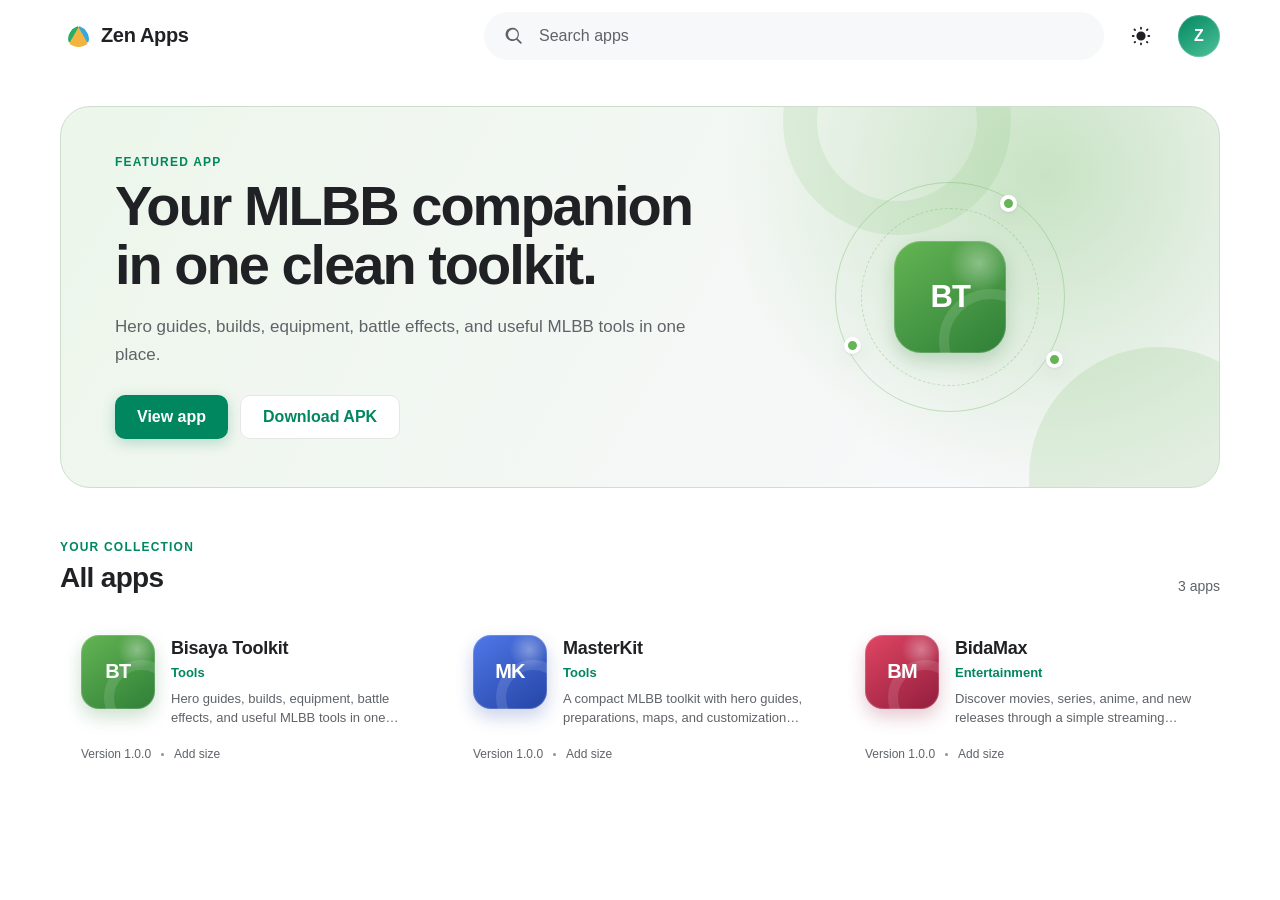
==== index.html @ e4b4f962 "Add files via upload" ====
<!doctype html>
<html lang="en">
<head>
  <meta charset="utf-8">
  <meta name="viewport" content="width=device-width, initial-scale=1, viewport-fit=cover">
  <meta name="theme-color" content="#ffffff">
  <meta name="description" content="Download the latest Android apps from Zen Apps.">
  <title>Zen Apps</title>
  <link rel="stylesheet" href="styles.css">
</head>
<body>
  <a class="skip-link" href="#main-content">Skip to content</a>

  <header class="topbar" id="topbar">
    <div class="topbar-inner">
      <a class="brand" href="#/" aria-label="Zen Apps home">
        <span class="brand-mark" aria-hidden="true">
          <span></span><span></span><span></span>
        </span>
        <span class="brand-name" data-store-name>Zen Apps</span>
      </a>

      <label class="search" id="search-shell">
        <svg aria-hidden="true" viewBox="0 0 24 24">
          <path d="m20.2 18.9-4.3-4.3a7.3 7.3 0 1 0-1.4 1.4l4.3 4.3a1 1 0 0 0 1.4-1.4ZM5.5 10.3a5.3 5.3 0 1 1 10.6 0 5.3 5.3 0 0 1-10.6 0Z"/>
        </svg>
        <input id="app-search" type="search" autocomplete="off" placeholder="Search apps" aria-label="Search apps">
      </label>

      <button class="icon-button theme-button" id="theme-button" type="button" aria-label="Switch to dark theme" title="Change theme">
        <svg class="theme-sun" aria-hidden="true" viewBox="0 0 24 24">
          <path d="M12 7a5 5 0 1 0 0 10 5 5 0 0 0 0-10Zm0-5a1 1 0 0 1 1 1v1a1 1 0 1 1-2 0V3a1 1 0 0 1 1-1Zm0 17a1 1 0 0 1 1 1v1a1 1 0 1 1-2 0v-1a1 1 0 0 1 1-1ZM2 12a1 1 0 0 1 1-1h1a1 1 0 1 1 0 2H3a1 1 0 0 1-1-1Zm17 0a1 1 0 0 1 1-1h1a1 1 0 1 1 0 2h-1a1 1 0 0 1-1-1ZM4.2 4.2a1 1 0 0 1 1.4 0l.7.7a1 1 0 0 1-1.4 1.4l-.7-.7a1 1 0 0 1 0-1.4Zm13.5 13.5a1 1 0 0 1 1.4 0l.7.7a1 1 0 0 1-1.4 1.4l-.7-.7a1 1 0 0 1 0-1.4Zm2.1-13.5a1 1 0 0 1 0 1.4l-.7.7a1 1 0 0 1-1.4-1.4l.7-.7a1 1 0 0 1 1.4 0ZM6.3 17.7a1 1 0 0 1 0 1.4l-.7.7a1 1 0 0 1-1.4-1.4l.7-.7a1 1 0 0 1 1.4 0Z"/>
        </svg>
        <svg class="theme-moon" aria-hidden="true" viewBox="0 0 24 24">
          <path d="M20.7 15.1A8.5 8.5 0 0 1 8.9 3.3 9 9 0 1 0 20.7 15Z"/>
        </svg>
      </button>

      <button class="profile-button" type="button" aria-label="Store profile" title="Store profile">Z</button>
    </div>
  </header>

  <main id="main-content" tabindex="-1">
    <section class="page home-page" id="home-page" aria-labelledby="home-heading">
      <div class="content-width">
        <div class="hero" id="featured-app"></div>

        <div class="section-heading app-list-heading">
          <div>
            <p class="eyebrow">Your collection</p>
            <h1 id="home-heading">All apps</h1>
          </div>
          <span class="app-count" id="app-count" aria-live="polite"></span>
        </div>

        <div class="app-grid" id="app-grid"></div>

        <div class="empty-state" id="empty-state" hidden>
          <span class="empty-icon" aria-hidden="true">⌕</span>
          <h2>No apps found</h2>
          <p>Try a different app name or category.</p>
          <button class="text-button" id="clear-search" type="button">Clear search</button>
        </div>
      </div>
    </section>

    <section class="page detail-page" id="detail-page" aria-labelledby="detail-title" hidden>
      <div class="content-width detail-width">
        <nav class="detail-nav" aria-label="App details navigation">
          <button class="back-button" id="back-button" type="button">
            <svg aria-hidden="true" viewBox="0 0 24 24"><path d="M20 11H7.8l5.6-5.6L12 4l-8 8 8 8 1.4-1.4L7.8 13H20v-2Z"/></svg>
            <span>All apps</span>
          </button>
          <button class="icon-button" id="share-button" type="button" aria-label="Share this app" title="Share this app">
            <svg aria-hidden="true" viewBox="0 0 24 24"><path d="M18 16.1c-.8 0-1.5.3-2 .8l-7.1-4.1a3 3 0 0 0 0-1.6L16 7.1a3 3 0 1 0-1-1.8L7.9 9.4A3 3 0 1 0 8 14.6l7 4.1a3 3 0 1 0 3-2.6Z"/></svg>
          </button>
        </nav>

        <div id="detail-content"></div>
      </div>

      <div class="mobile-download-bar" id="mobile-download-bar" hidden>
        <div>
          <span id="mobile-app-name">App</span>
          <small id="mobile-version">Latest version</small>
        </div>
        <button class="primary-button compact" id="mobile-download-button" type="button">Download</button>
      </div>
    </section>

    <section class="page about-page" id="about-page" aria-labelledby="about-heading" hidden>
      <div class="content-width narrow-width">
        <button class="back-button about-back" type="button" data-home-link>
          <svg aria-hidden="true" viewBox="0 0 24 24"><path d="M20 11H7.8l5.6-5.6L12 4l-8 8 8 8 1.4-1.4L7.8 13H20v-2Z"/></svg>
          <span>Home</span>
        </button>
        <p class="eyebrow">About this store</p>
        <h1 id="about-heading" data-store-name>Zen Apps</h1>
        <p class="large-copy">A simple, direct place to discover and download our Android apps. Every download button points to the app file chosen by the developer.</p>
        <div class="info-panel">
          <h2>Before installing an APK</h2>
          <p>Android may ask you to allow installation from your browser. Only continue when you recognize and trust the app source.</p>
        </div>
      </div>
    </section>
  </main>

  <nav class="bottom-nav" aria-label="Main navigation">
    <a class="bottom-nav-item is-active" href="#/" data-nav="home">
      <svg aria-hidden="true" viewBox="0 0 24 24"><path d="m12 3-9 8h2v9h5v-6h4v6h5v-9h2l-9-8Z"/></svg>
      <span>Home</span>
    </a>
    <a class="bottom-nav-item" href="#/apps" data-nav="apps">
      <svg aria-hidden="true" viewBox="0 0 24 24"><path d="M4 4h7v7H4V4Zm9 0h7v7h-7V4ZM4 13h7v7H4v-7Zm9 0h7v7h-7v-7Z"/></svg>
      <span>Apps</span>
    </a>
    <a class="bottom-nav-item" href="#/about" data-nav="about">
      <svg aria-hidden="true" viewBox="0 0 24 24"><path d="M11 10h2v7h-2v-7Zm0-3h2v2h-2V7Zm1-5a10 10 0 1 0 0 20 10 10 0 0 0 0-20Zm0 18a8 8 0 1 1 0-16 8 8 0 0 1 0 16Z"/></svg>
      <span>About</span>
    </a>
  </nav>

  <dialog class="screenshot-dialog" id="screenshot-dialog">
    <button class="dialog-close" id="dialog-close" type="button" aria-label="Close screenshot">×</button>
    <div id="dialog-media"></div>
    <div class="dialog-caption" id="dialog-caption"></div>
  </dialog>

  <div class="toast" id="toast" role="status" aria-live="polite"></div>

  <script src="apps.js"></script>
  <script src="script.js"></script>
</body>
</html>
---- styles.css ----
:root {
  color-scheme: light;
  --bg: #ffffff;
  --surface: #ffffff;
  --surface-soft: #f7f8f9;
  --surface-strong: #edf1f0;
  --text: #202124;
  --muted: #5f6368;
  --line: #e4e7e6;
  --green: #01875f;
  --green-hover: #056f52;
  --green-soft: #e7f5ef;
  --shadow: 0 1px 2px rgba(32, 33, 36, .08), 0 6px 22px rgba(32, 33, 36, .07);
  --radius-sm: 14px;
  --radius: 22px;
  --radius-lg: 30px;
  --topbar-height: 72px;
  --bottom-nav-height: 68px;
  --content: 1160px;
  font-family: Roboto, "Noto Sans", Arial, sans-serif;
}

:root[data-theme="dark"] {
  color-scheme: dark;
  --bg: #111315;
  --surface: #191c1f;
  --surface-soft: #202427;
  --surface-strong: #292e31;
  --text: #edf1ef;
  --muted: #aeb7b3;
  --line: #303538;
  --green: #69d3ad;
  --green-hover: #88e5c1;
  --green-soft: #173f32;
  --shadow: 0 1px 2px rgba(0, 0, 0, .24), 0 8px 28px rgba(0, 0, 0, .22);
}

* {
  box-sizing: border-box;
}

html {
  scroll-behavior: smooth;
}

body {
  margin: 0;
  min-width: 320px;
  min-height: 100vh;
  background: var(--bg);
  color: var(--text);
  -webkit-font-smoothing: antialiased;
}

button,
input {
  font: inherit;
}

button,
a {
  -webkit-tap-highlight-color: transparent;
}

button {
  color: inherit;
}

a {
  color: inherit;
  text-decoration: none;
}

img {
  display: block;
  max-width: 100%;
}

[hidden] {
  display: none !important;
}

.skip-link {
  position: fixed;
  top: 8px;
  left: 8px;
  z-index: 1000;
  padding: 10px 14px;
  border-radius: 10px;
  background: var(--text);
  color: var(--bg);
  transform: translateY(-160%);
}

.skip-link:focus {
  transform: translateY(0);
}

.topbar {
  position: sticky;
  top: 0;
  z-index: 100;
  height: var(--topbar-height);
  border-bottom: 1px solid transparent;
  background: color-mix(in srgb, var(--bg) 92%, transparent);
  backdrop-filter: blur(18px);
  -webkit-backdrop-filter: blur(18px);
  transition: border-color .2s ease, box-shadow .2s ease;
}

.topbar.is-scrolled {
  border-color: var(--line);
  box-shadow: 0 2px 12px rgba(32, 33, 36, .05);
}

.topbar-inner {
  width: min(100% - 40px, var(--content));
  height: 100%;
  margin: 0 auto;
  display: flex;
  align-items: center;
  gap: 16px;
}

.brand {
  display: inline-flex;
  align-items: center;
  flex: 0 0 auto;
  gap: 10px;
  min-width: 158px;
  font-size: 20px;
  font-weight: 700;
  letter-spacing: -.35px;
}

.brand-mark {
  position: relative;
  width: 31px;
  height: 31px;
  display: inline-block;
  transform: rotate(30deg);
}

.brand-mark span {
  position: absolute;
  inset: 4px 2px 4px 9px;
  border-radius: 50% 8px 8px 50%;
  background: #27ae60;
  clip-path: polygon(0 0, 100% 50%, 0 100%);
}

.brand-mark span:nth-child(2) {
  background: #35a8e0;
  transform: rotate(120deg);
}

.brand-mark span:nth-child(3) {
  background: #f3b43f;
  transform: rotate(240deg);
}

.search {
  width: min(620px, 100%);
  height: 48px;
  margin-left: auto;
  display: flex;
  align-items: center;
  gap: 12px;
  padding: 0 18px;
  border: 1px solid transparent;
  border-radius: 999px;
  background: var(--surface-soft);
  transition: background .2s ease, border-color .2s ease, box-shadow .2s ease;
}

.search:focus-within {
  border-color: color-mix(in srgb, var(--green) 58%, var(--line));
  background: var(--surface);
  box-shadow: 0 0 0 3px color-mix(in srgb, var(--green) 14%, transparent);
}

.search svg,
.icon-button svg,
.back-button svg,
.bottom-nav svg {
  width: 22px;
  height: 22px;
  flex: 0 0 auto;
  fill: currentColor;
}

.search svg {
  color: var(--muted);
}

.search input {
  width: 100%;
  height: 100%;
  border: 0;
  outline: 0;
  background: transparent;
  color: var(--text);
  font-size: 16px;
}

.search input::placeholder {
  color: var(--muted);
}

.icon-button,
.profile-button {
  width: 42px;
  height: 42px;
  flex: 0 0 auto;
  display: inline-grid;
  place-items: center;
  border: 0;
  border-radius: 50%;
  background: transparent;
  cursor: pointer;
}

.icon-button:hover,
.icon-button:focus-visible {
  background: var(--surface-soft);
}

.profile-button {
  background: linear-gradient(145deg, #01875f, #4fc29a);
  color: #fff;
  font-weight: 700;
  box-shadow: inset 0 0 0 1px rgba(255, 255, 255, .18);
}

.theme-moon {
  display: none;
}

:root[data-theme="dark"] .theme-moon {
  display: block;
}

:root[data-theme="dark"] .theme-sun {
  display: none;
}

.page {
  min-height: calc(100vh - var(--topbar-height));
  padding: 34px 0 88px;
}

.content-width {
  width: min(100% - 40px, var(--content));
  margin: 0 auto;
}

.detail-width {
  max-width: 1040px;
}

.narrow-width {
  max-width: 760px;
}

.hero {
  position: relative;
  min-height: 310px;
  overflow: hidden;
  display: grid;
  grid-template-columns: minmax(0, 1.15fr) minmax(280px, .85fr);
  align-items: center;
  gap: 40px;
  padding: 48px 54px;
  border: 1px solid color-mix(in srgb, var(--featured-accent, #64b553) 18%, var(--line));
  border-radius: var(--radius-lg);
  background:
    radial-gradient(circle at 85% 18%, color-mix(in srgb, var(--featured-accent, #64b553) 32%, transparent), transparent 31%),
    linear-gradient(120deg, color-mix(in srgb, var(--featured-accent, #64b553) 12%, var(--surface)) 0%, var(--surface-soft) 75%);
}

.hero::before,
.hero::after {
  content: "";
  position: absolute;
  border-radius: 50%;
  pointer-events: none;
}

.hero::before {
  width: 260px;
  height: 260px;
  right: -70px;
  bottom: -120px;
  background: color-mix(in srgb, var(--featured-accent, #64b553) 15%, transparent);
}

.hero::after {
  width: 160px;
  height: 160px;
  right: 18%;
  top: -100px;
  border: 34px solid color-mix(in srgb, var(--featured-accent, #64b553) 12%, transparent);
}

.hero-copy,
.hero-visual {
  position: relative;
  z-index: 1;
}

.eyebrow {
  margin: 0 0 8px;
  color: var(--green);
  font-size: 12px;
  font-weight: 800;
  letter-spacing: 1.2px;
  text-transform: uppercase;
}

.hero h1 {
  max-width: 590px;
  margin: 0;
  font-size: clamp(34px, 5vw, 56px);
  line-height: 1.05;
  letter-spacing: -2px;
}

.hero-copy > p:not(.eyebrow) {
  max-width: 600px;
  margin: 18px 0 26px;
  color: var(--muted);
  font-size: 17px;
  line-height: 1.65;
}

.hero-actions {
  display: flex;
  flex-wrap: wrap;
  align-items: center;
  gap: 12px;
}

.primary-button,
.secondary-button,
.text-button {
  min-height: 44px;
  padding: 0 22px;
  border: 0;
  border-radius: 10px;
  cursor: pointer;
  font-weight: 700;
  transition: transform .15s ease, background .2s ease, box-shadow .2s ease;
}

.primary-button {
  display: inline-flex;
  align-items: center;
  justify-content: center;
  background: var(--green);
  color: #fff;
  box-shadow: 0 4px 14px color-mix(in srgb, var(--green) 25%, transparent);
}

:root[data-theme="dark"] .primary-button {
  color: #0c2a20;
}

.primary-button:hover {
  background: var(--green-hover);
}

.primary-button:active,
.secondary-button:active,
.text-button:active {
  transform: scale(.98);
}

.primary-button.compact {
  min-height: 42px;
  padding: 0 18px;
}

.secondary-button {
  border: 1px solid var(--line);
  background: var(--surface);
  color: var(--green);
}

.secondary-button:hover {
  background: var(--green-soft);
}

.text-button {
  min-height: 40px;
  padding: 0 14px;
  background: transparent;
  color: var(--green);
}

.hero-visual {
  min-height: 210px;
  display: grid;
  place-items: center;
}

.hero-app-orbit {
  position: relative;
  width: 230px;
  height: 230px;
  display: grid;
  place-items: center;
}

.hero-app-orbit::before,
.hero-app-orbit::after {
  content: "";
  position: absolute;
  border-radius: 50%;
  border: 1px solid color-mix(in srgb, var(--featured-accent, #64b553) 35%, transparent);
}

.hero-app-orbit::before {
  inset: 0;
}

.hero-app-orbit::after {
  inset: 26px;
  border-style: dashed;
}

.orbit-dot {
  position: absolute;
  width: 17px;
  height: 17px;
  border: 4px solid var(--surface);
  border-radius: 50%;
  background: var(--featured-accent, #64b553);
  box-shadow: var(--shadow);
}

.orbit-dot.one { top: 13px; right: 48px; }
.orbit-dot.two { left: 9px; bottom: 58px; }
.orbit-dot.three { right: 2px; bottom: 44px; }

.app-icon {
  --icon-accent: #64b553;
  --icon-accent-dark: #2f7f38;
  position: relative;
  flex: 0 0 auto;
  display: grid;
  place-items: center;
  overflow: hidden;
  border-radius: 22%;
  background:
    radial-gradient(circle at 76% 20%, rgba(255, 255, 255, .35), transparent 24%),
    linear-gradient(145deg, var(--icon-accent), var(--icon-accent-dark));
  color: #fff;
  font-weight: 900;
  letter-spacing: -.7px;
  box-shadow: inset 0 0 0 1px rgba(255, 255, 255, .18), 0 8px 18px color-mix(in srgb, var(--icon-accent-dark) 24%, transparent);
}

.app-icon::after {
  content: "";
  position: absolute;
  width: 75%;
  height: 75%;
  right: -33%;
  bottom: -36%;
  border: 10px solid rgba(255, 255, 255, .12);
  border-radius: 50%;
}

.app-icon img {
  position: absolute;
  inset: 0;
  width: 100%;
  height: 100%;
  object-fit: cover;
  z-index: 2;
}

.app-icon > span {
  position: relative;
  z-index: 1;
}

.app-icon.hero-icon {
  width: 112px;
  height: 112px;
  border-radius: 27px;
  font-size: 31px;
  z-index: 1;
}

.section-heading {
  margin: 52px 0 20px;
  display: flex;
  align-items: flex-end;
  justify-content: space-between;
  gap: 16px;
}

.section-heading h1,
.section-heading h2 {
  margin: 0;
  font-size: 28px;
  letter-spacing: -.7px;
}

.app-count {
  color: var(--muted);
  font-size: 14px;
}

.app-grid {
  display: grid;
  grid-template-columns: repeat(3, minmax(0, 1fr));
  gap: 16px;
}

.app-card {
  min-width: 0;
  padding: 20px;
  display: grid;
  grid-template-columns: 74px minmax(0, 1fr);
  gap: 16px;
  border: 1px solid transparent;
  border-radius: var(--radius);
  background: var(--surface);
  cursor: pointer;
  text-align: left;
  transition: transform .2s ease, border-color .2s ease, background .2s ease, box-shadow .2s ease;
}

.app-card:hover,
.app-card:focus-visible {
  outline: 0;
  border-color: var(--line);
  background: var(--surface-soft);
  box-shadow: var(--shadow);
  transform: translateY(-3px);
}

.app-card .app-icon {
  width: 74px;
  height: 74px;
  border-radius: 18px;
  font-size: 20px;
}

.app-card-content {
  min-width: 0;
}

.app-card h2 {
  margin: 3px 0 6px;
  overflow: hidden;
  font-size: 18px;
  letter-spacing: -.25px;
  text-overflow: ellipsis;
  white-space: nowrap;
}

.app-card-category {
  margin: 0 0 10px;
  color: var(--green);
  font-size: 13px;
  font-weight: 700;
}

.app-card-description {
  display: -webkit-box;
  overflow: hidden;
  margin: 0;
  color: var(--muted);
  font-size: 13px;
  line-height: 1.45;
  -webkit-box-orient: vertical;
  -webkit-line-clamp: 2;
}

.app-card-meta {
  grid-column: 1 / -1;
  display: flex;
  align-items: center;
  gap: 10px;
  padding-top: 4px;
  color: var(--muted);
  font-size: 12px;
}

.meta-dot {
  width: 3px;
  height: 3px;
  border-radius: 50%;
  background: currentColor;
  opacity: .7;
}

.empty-state {
  margin: 70px auto;
  text-align: center;
}

.empty-icon {
  width: 70px;
  height: 70px;
  margin: 0 auto 18px;
  display: grid;
  place-items: center;
  border-radius: 50%;
  background: var(--surface-soft);
  color: var(--muted);
  font-size: 34px;
}

.empty-state h2 {
  margin: 0 0 8px;
}

.empty-state p {
  margin: 0 0 14px;
  color: var(--muted);
}

.detail-page {
  padding-top: 10px;
}

.detail-nav {
  min-height: 58px;
  display: flex;
  align-items: center;
  justify-content: space-between;
}

.back-button {
  min-height: 42px;
  display: inline-flex;
  align-items: center;
  gap: 8px;
  padding: 0 10px 0 4px;
  border: 0;
  border-radius: 10px;
  background: transparent;
  color: var(--green);
  cursor: pointer;
  font-weight: 700;
}

.back-button:hover,
.back-button:focus-visible {
  background: var(--green-soft);
}

.detail-hero {
  display: grid;
  grid-template-columns: 144px minmax(0, 1fr);
  gap: 30px;
  align-items: center;
  padding: 32px 0 26px;
}

.detail-hero .app-icon {
  width: 144px;
  height: 144px;
  border-radius: 32px;
  font-size: 38px;
}

.detail-title-block h1 {
  margin: 0 0 8px;
  font-size: clamp(34px, 5vw, 48px);
  line-height: 1.05;
  letter-spacing: -1.5px;
}

.detail-developer {
  margin: 0 0 6px;
  color: var(--green);
  font-weight: 700;
}

.detail-tagline {
  margin: 0;
  color: var(--muted);
  line-height: 1.5;
}

.detail-stats {
  margin: 10px 0 28px 174px;
  display: grid;
  grid-template-columns: repeat(4, minmax(0, 1fr));
  border-top: 1px solid var(--line);
  border-bottom: 1px solid var(--line);
}

.detail-stat {
  position: relative;
  min-height: 76px;
  display: flex;
  flex-direction: column;
  align-items: center;
  justify-content: center;
  text-align: center;
}

.detail-stat:not(:last-child)::after {
  content: "";
  position: absolute;
  top: 20px;
  right: 0;
  width: 1px;
  height: 36px;
  background: var(--line);
}

.detail-stat strong {
  max-width: 100%;
  overflow: hidden;
  font-size: 14px;
  text-overflow: ellipsis;
  white-space: nowrap;
}

.detail-stat span {
  margin-top: 5px;
  color: var(--muted);
  font-size: 12px;
}

.detail-actions {
  margin: 0 0 48px 174px;
  display: flex;
  align-items: center;
  gap: 12px;
}

.detail-actions .primary-button {
  min-width: 190px;
}

.content-section {
  padding: 34px 0;
  border-top: 1px solid var(--line);
}

.content-section:first-of-type {
  border-top: 0;
}

.content-section-heading {
  margin: 0 0 20px;
  display: flex;
  align-items: center;
  justify-content: space-between;
  gap: 12px;
}

.content-section-heading h2,
.content-section > h2 {
  margin: 0;
  font-size: 23px;
  letter-spacing: -.5px;
}

.screenshot-hint {
  color: var(--muted);
  font-size: 12px;
}

.screenshots-track {
  display: grid;
  grid-auto-flow: column;
  grid-auto-columns: 216px;
  gap: 14px;
  overflow-x: auto;
  padding: 2px 2px 16px;
  scroll-snap-type: x mandatory;
  overscroll-behavior-inline: contain;
  scrollbar-width: thin;
}

.screenshot-card {
  padding: 0;
  border: 0;
  border-radius: 21px;
  background: transparent;
  cursor: zoom-in;
  scroll-snap-align: start;
  text-align: left;
}

.screenshot-card:focus-visible {
  outline: 3px solid color-mix(in srgb, var(--green) 45%, transparent);
  outline-offset: 3px;
}

.screenshot-frame {
  --shot-a: #64b553;
  --shot-b: #1f4c2b;
  position: relative;
  aspect-ratio: 9 / 18.7;
  overflow: hidden;
  padding: 18px 13px 14px;
  border: 1px solid rgba(255, 255, 255, .12);
  border-radius: 21px;
  background: linear-gradient(160deg, var(--shot-a), var(--shot-b));
  color: #fff;
  box-shadow: 0 8px 24px rgba(22, 28, 25, .14);
}

.screenshot-frame::before {
  content: "";
  position: absolute;
  inset: 0;
  background: radial-gradient(circle at 75% 8%, rgba(255, 255, 255, .22), transparent 23%);
}

.screenshot-frame > * {
  position: relative;
  z-index: 1;
}

.screenshot-frame.theme-green { --shot-a: #70c960; --shot-b: #15391e; }
.screenshot-frame.theme-forest { --shot-a: #3e8e50; --shot-b: #101c15; }
.screenshot-frame.theme-mint { --shot-a: #65c8a1; --shot-b: #16352d; }
.screenshot-frame.theme-lime { --shot-a: #9ac648; --shot-b: #334019; }
.screenshot-frame.theme-blue { --shot-a: #5688f0; --shot-b: #172b58; }
.screenshot-frame.theme-navy { --shot-a: #3659a4; --shot-b: #11192b; }
.screenshot-frame.theme-sky { --shot-a: #58b8db; --shot-b: #164157; }
.screenshot-frame.theme-indigo { --shot-a: #7259cb; --shot-b: #211845; }
.screenshot-frame.theme-rose { --shot-a: #e75b77; --shot-b: #471727; }
.screenshot-frame.theme-wine { --shot-a: #a72f56; --shot-b: #240c17; }
.screenshot-frame.theme-coral { --shot-a: #ed7968; --shot-b: #54221e; }
.screenshot-frame.theme-plum { --shot-a: #9954a5; --shot-b: #2a1430; }

.screenshot-frame > img {
  position: absolute;
  inset: 0;
  width: 100%;
  height: 100%;
  object-fit: cover;
  z-index: 4;
}

.mock-status {
  height: 13px;
  display: flex;
  justify-content: space-between;
  font-size: 6px;
  font-weight: 700;
  opacity: .85;
}

.mock-title {
  margin: 16px 0 12px;
  font-size: 15px;
  font-weight: 800;
}

.mock-search {
  height: 26px;
  margin-bottom: 13px;
  border-radius: 8px;
  background: rgba(255, 255, 255, .16);
}

.mock-banner {
  height: 93px;
  margin-bottom: 12px;
  border-radius: 11px;
  background:
    linear-gradient(180deg, transparent 30%, rgba(0, 0, 0, .38)),
    radial-gradient(circle at 70% 24%, rgba(255, 255, 255, .38), transparent 25%),
    rgba(255, 255, 255, .14);
}

.mock-row {
  display: grid;
  grid-template-columns: repeat(3, 1fr);
  gap: 7px;
  margin: 8px 0;
}

.mock-row span,
.mock-list span {
  display: block;
  border-radius: 7px;
  background: rgba(255, 255, 255, .17);
}

.mock-row span {
  height: 57px;
}

.mock-list {
  display: grid;
  gap: 7px;
}

.mock-list span {
  height: 34px;
}

.mock-pills {
  display: flex;
  gap: 5px;
  margin: 9px 0;
}

.mock-pills span {
  width: 37px;
  height: 13px;
  border-radius: 999px;
  background: rgba(255, 255, 255, .24);
}

.screenshot-label {
  margin: 10px 2px 0;
  color: var(--text);
  font-size: 13px;
  font-weight: 700;
}

.screenshot-label small {
  display: block;
  margin-top: 4px;
  color: var(--muted);
  font-size: 11px;
  font-weight: 400;
  line-height: 1.4;
}

.description-copy {
  max-width: 820px;
}

.description-copy p,
.large-copy {
  color: var(--muted);
  font-size: 16px;
  line-height: 1.75;
}

.description-copy p:first-child {
  margin-top: 18px;
}

.whats-new {
  margin: 18px 0 0;
  padding: 22px 24px;
  border-radius: var(--radius-sm);
  background: var(--surface-soft);
}

.whats-new ul {
  margin: 0;
  padding-left: 20px;
  color: var(--muted);
  line-height: 1.8;
}

.app-info-grid {
  margin-top: 22px;
  display: grid;
  grid-template-columns: repeat(2, minmax(0, 1fr));
  gap: 0 34px;
}

.info-row {
  min-width: 0;
  padding: 15px 0;
  display: flex;
  align-items: baseline;
  justify-content: space-between;
  gap: 20px;
  border-bottom: 1px solid var(--line);
}

.info-row span {
  color: var(--muted);
  font-size: 14px;
}

.info-row strong {
  max-width: 65%;
  overflow-wrap: anywhere;
  font-size: 14px;
  text-align: right;
}

.install-note {
  margin-top: 28px;
  padding: 18px 20px;
  display: flex;
  align-items: flex-start;
  gap: 14px;
  border: 1px solid var(--line);
  border-radius: var(--radius-sm);
  background: var(--surface-soft);
}

.install-note-icon {
  width: 34px;
  height: 34px;
  flex: 0 0 auto;
  display: grid;
  place-items: center;
  border-radius: 50%;
  background: var(--green-soft);
  color: var(--green);
  font-weight: 800;
}

.install-note strong {
  display: block;
  margin: 0 0 5px;
}

.install-note p {
  margin: 0;
  color: var(--muted);
  font-size: 13px;
  line-height: 1.55;
}

.about-page {
  padding-top: 42px;
}

.about-back {
  margin-bottom: 48px;
}

.about-page h1 {
  margin: 0;
  font-size: clamp(40px, 7vw, 64px);
  letter-spacing: -2px;
}

.info-panel {
  margin-top: 38px;
  padding: 26px;
  border-radius: var(--radius);
  background: var(--surface-soft);
}

.info-panel h2 {
  margin: 0 0 10px;
  font-size: 20px;
}

.info-panel p {
  margin: 0;
  color: var(--muted);
  line-height: 1.65;
}

.bottom-nav {
  display: none;
}

.mobile-download-bar {
  display: none;
}

.screenshot-dialog {
  width: min(92vw, 430px);
  max-height: 92vh;
  overflow: visible;
  padding: 18px;
  border: 1px solid var(--line);
  border-radius: 26px;
  background: var(--surface);
  color: var(--text);
  box-shadow: 0 24px 80px rgba(0, 0, 0, .32);
}

.screenshot-dialog::backdrop {
  background: rgba(10, 12, 14, .72);
  backdrop-filter: blur(4px);
}

.dialog-close {
  position: absolute;
  z-index: 10;
  top: 12px;
  right: 12px;
  width: 38px;
  height: 38px;
  border: 0;
  border-radius: 50%;
  background: rgba(0, 0, 0, .62);
  color: #fff;
  cursor: pointer;
  font-size: 25px;
  line-height: 1;
}

#dialog-media .screenshot-frame {
  width: min(72vw, 320px);
  max-height: 70vh;
  margin: 0 auto;
}

.dialog-caption {
  padding: 15px 6px 2px;
  text-align: center;
}

.dialog-caption strong {
  display: block;
  margin-bottom: 4px;
}

.dialog-caption span {
  color: var(--muted);
  font-size: 13px;
}

.toast {
  position: fixed;
  z-index: 400;
  left: 50%;
  bottom: 28px;
  max-width: min(90vw, 520px);
  padding: 13px 18px;
  border-radius: 12px;
  background: #26312d;
  color: #fff;
  box-shadow: 0 10px 30px rgba(0, 0, 0, .28);
  opacity: 0;
  pointer-events: none;
  transform: translate(-50%, 20px);
  transition: opacity .2s ease, transform .2s ease;
  text-align: center;
  font-size: 14px;
}

.toast.show {
  opacity: 1;
  transform: translate(-50%, 0);
}

@media (max-width: 900px) {
  .brand {
    min-width: auto;
  }

  .brand-name {
    display: none;
  }

  .hero {
    grid-template-columns: minmax(0, 1fr) 230px;
    gap: 20px;
    padding: 42px;
  }

  .hero-app-orbit {
    width: 200px;
    height: 200px;
  }

  .app-grid {
    grid-template-columns: repeat(2, minmax(0, 1fr));
  }
}

@media (max-width: 680px) {
  :root {
    --topbar-height: 64px;
  }

  body {
    padding-bottom: calc(var(--bottom-nav-height) + env(safe-area-inset-bottom));
  }

  .topbar-inner,
  .content-width {
    width: min(100% - 28px, var(--content));
  }

  .topbar-inner {
    gap: 9px;
  }

  .brand {
    margin-right: 2px;
  }

  .brand-mark {
    width: 28px;
    height: 28px;
  }

  .search {
    height: 44px;
    padding: 0 13px;
    gap: 9px;
  }

  .search input {
    font-size: 15px;
  }

  .theme-button {
    display: none;
  }

  .profile-button {
    width: 38px;
    height: 38px;
  }

  .page {
    min-height: calc(100vh - var(--topbar-height) - var(--bottom-nav-height));
    padding: 18px 0 30px;
  }

  .hero {
    min-height: 296px;
    display: flex;
    align-items: flex-end;
    padding: 30px 24px;
    border-radius: 24px;
  }

  .hero::before {
    right: -85px;
    bottom: -90px;
  }

  .hero-copy {
    width: 100%;
  }

  .hero h1 {
    max-width: 90%;
    font-size: 38px;
    letter-spacing: -1.4px;
  }

  .hero-copy > p:not(.eyebrow) {
    max-width: 90%;
    margin: 13px 0 22px;
    font-size: 14px;
    line-height: 1.55;
  }

  .hero-visual {
    position: absolute;
    top: 16px;
    right: 12px;
    min-height: 0;
    opacity: .9;
    transform: scale(.58);
    transform-origin: top right;
  }

  .hero-actions .secondary-button {
    background: color-mix(in srgb, var(--surface) 80%, transparent);
  }

  .section-heading {
    margin: 34px 0 10px;
  }

  .section-heading h1,
  .section-heading h2 {
    font-size: 22px;
  }

  .app-grid {
    display: block;
  }

  .app-card {
    width: 100%;
    grid-template-columns: 68px minmax(0, 1fr);
    gap: 15px;
    padding: 14px 4px;
    border-radius: 16px;
  }

  .app-card:hover,
  .app-card:focus-visible {
    padding-left: 12px;
    padding-right: 12px;
    transform: none;
    box-shadow: none;
  }

  .app-card .app-icon {
    width: 68px;
    height: 68px;
    border-radius: 16px;
  }

  .app-card h2 {
    margin-top: 1px;
    font-size: 16px;
  }

  .app-card-description {
    -webkit-line-clamp: 1;
  }

  .app-card-meta {
    display: none;
  }

  .bottom-nav {
    position: fixed;
    z-index: 180;
    left: 0;
    right: 0;
    bottom: 0;
    height: calc(var(--bottom-nav-height) + env(safe-area-inset-bottom));
    padding: 6px max(14px, env(safe-area-inset-left)) env(safe-area-inset-bottom) max(14px, env(safe-area-inset-right));
    display: grid;
    grid-template-columns: repeat(3, 1fr);
    border-top: 1px solid var(--line);
    background: color-mix(in srgb, var(--surface) 95%, transparent);
    backdrop-filter: blur(18px);
    -webkit-backdrop-filter: blur(18px);
  }

  .bottom-nav-item {
    min-width: 0;
    display: flex;
    flex-direction: column;
    align-items: center;
    justify-content: center;
    gap: 2px;
    border-radius: 14px;
    color: var(--muted);
    font-size: 11px;
    font-weight: 600;
  }

  .bottom-nav-item svg {
    width: 21px;
    height: 21px;
  }

  .bottom-nav-item.is-active {
    color: var(--green);
  }

  .bottom-nav-item.is-active svg {
    padding: 2px 17px;
    width: 59px;
    height: 25px;
    border-radius: 999px;
    background: var(--green-soft);
  }

  .detail-page {
    padding-top: 0;
  }

  .detail-nav {
    min-height: 52px;
  }

  .detail-hero {
    grid-template-columns: 94px minmax(0, 1fr);
    gap: 19px;
    padding: 20px 0;
  }

  .detail-hero .app-icon {
    width: 94px;
    height: 94px;
    border-radius: 23px;
    font-size: 26px;
  }

  .detail-title-block h1 {
    font-size: 29px;
    letter-spacing: -1px;
  }

  .detail-developer {
    font-size: 14px;
  }

  .detail-tagline {
    display: -webkit-box;
    overflow: hidden;
    font-size: 13px;
    -webkit-box-orient: vertical;
    -webkit-line-clamp: 2;
  }

  .detail-stats {
    margin: 4px 0 20px;
  }

  .detail-stat {
    min-height: 70px;
  }

  .detail-stat strong {
    font-size: 12px;
  }

  .detail-stat span {
    font-size: 10px;
  }

  .detail-actions {
    margin: 0 0 28px;
  }

  .detail-actions .primary-button {
    width: 100%;
  }

  .detail-actions .secondary-button {
    display: none;
  }

  .content-section {
    padding: 26px 0;
  }

  .content-section-heading h2,
  .content-section > h2 {
    font-size: 20px;
  }

  .screenshots-track {
    width: calc(100vw - 14px);
    grid-auto-columns: 181px;
    margin-right: -14px;
    gap: 11px;
  }

  .screenshot-frame {
    border-radius: 18px;
  }

  .app-info-grid {
    grid-template-columns: 1fr;
  }

  .mobile-download-bar {
    position: fixed;
    z-index: 170;
    left: 0;
    right: 0;
    bottom: calc(var(--bottom-nav-height) + env(safe-area-inset-bottom));
    min-height: 66px;
    padding: 9px 14px;
    display: flex;
    align-items: center;
    justify-content: space-between;
    gap: 14px;
    border-top: 1px solid var(--line);
    background: color-mix(in srgb, var(--surface) 96%, transparent);
    box-shadow: 0 -5px 20px rgba(0, 0, 0, .07);
    backdrop-filter: blur(18px);
    -webkit-backdrop-filter: blur(18px);
  }

  .mobile-download-bar > div {
    min-width: 0;
  }

  .mobile-download-bar span,
  .mobile-download-bar small {
    display: block;
    overflow: hidden;
    text-overflow: ellipsis;
    white-space: nowrap;
  }

  .mobile-download-bar span {
    font-size: 14px;
    font-weight: 700;
  }

  .mobile-download-bar small {
    margin-top: 3px;
    color: var(--muted);
    font-size: 11px;
  }

  .detail-page:has(.mobile-download-bar:not([hidden])) {
    padding-bottom: 86px;
  }

  .about-page {
    padding-top: 18px;
  }

  .about-back {
    margin-bottom: 35px;
  }

  .toast {
    bottom: calc(var(--bottom-nav-height) + env(safe-area-inset-bottom) + 18px);
  }
}

@media (max-width: 420px) {
  .brand {
    display: none;
  }

  .hero {
    min-height: 310px;
  }

  .hero h1 {
    font-size: 34px;
  }

  .detail-stats {
    grid-template-columns: repeat(2, 1fr);
  }

  .detail-stat:nth-child(2)::after {
    display: none;
  }

  .detail-stat:nth-child(-n + 2) {
    border-bottom: 1px solid var(--line);
  }
}

@media (prefers-reduced-motion: reduce) {
  html {
    scroll-behavior: auto;
  }

  *,
  *::before,
  *::after {
    scroll-behavior: auto !important;
    transition-duration: .01ms !important;
    animation-duration: .01ms !important;
  }
}
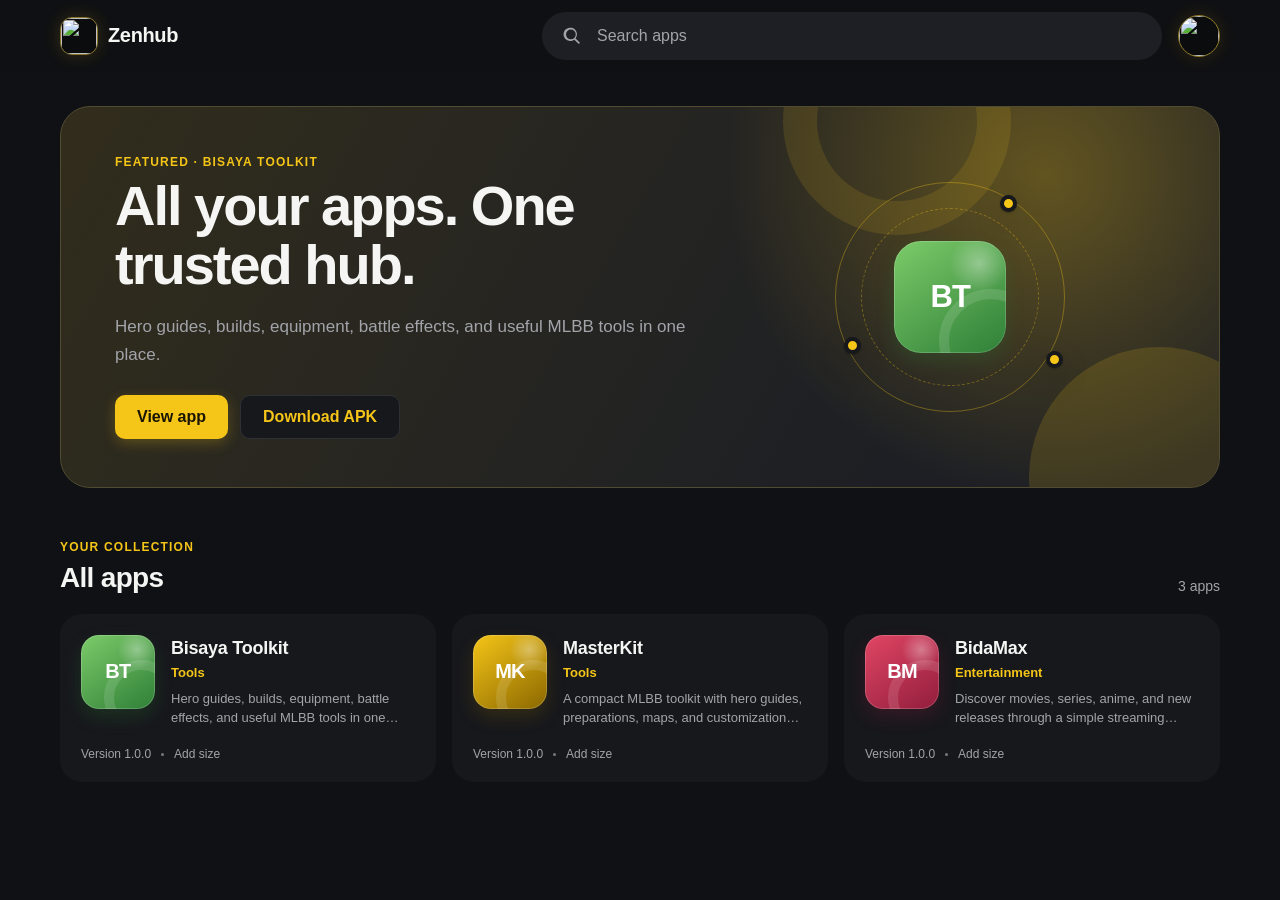
==== commit 35669a1b: "Add files via upload" ====
--- a/index.html
+++ b/index.html
@@ -1,11 +1,11 @@
 <!doctype html>
-<html lang="en">
+<html lang="en" data-theme="dark">
 <head>
   <meta charset="utf-8">
   <meta name="viewport" content="width=device-width, initial-scale=1, viewport-fit=cover">
-  <meta name="theme-color" content="#ffffff">
-  <meta name="description" content="Download the latest Android apps from Zen Apps.">
-  <title>Zen Apps</title>
+  <meta name="theme-color" content="#101114">
+  <meta name="description" content="Download the latest Android apps from Zenhub.">
+  <title>Zenhub</title>
   <link rel="stylesheet" href="styles.css">
 </head>
 <body>
@@ -13,11 +13,11 @@
 
   <header class="topbar" id="topbar">
     <div class="topbar-inner">
-      <a class="brand" href="#/" aria-label="Zen Apps home">
-        <span class="brand-mark" aria-hidden="true">
-          <span></span><span></span><span></span>
+      <a class="brand" href="#/" aria-label="Zenhub home">
+        <span class="brand-logo-wrap" aria-hidden="true">
+          <img class="brand-logo" data-store-logo src="https://raw.githubusercontent.com/missnapokita/masterkiter/refs/heads/main/jajajs.png" alt="">
         </span>
-        <span class="brand-name" data-store-name>Zen Apps</span>
+        <span class="brand-name" data-store-name>Zenhub</span>
       </a>
 
       <label class="search" id="search-shell">
@@ -27,16 +27,9 @@
         <input id="app-search" type="search" autocomplete="off" placeholder="Search apps" aria-label="Search apps">
       </label>
 
-      <button class="icon-button theme-button" id="theme-button" type="button" aria-label="Switch to dark theme" title="Change theme">
-        <svg class="theme-sun" aria-hidden="true" viewBox="0 0 24 24">
-          <path d="M12 7a5 5 0 1 0 0 10 5 5 0 0 0 0-10Zm0-5a1 1 0 0 1 1 1v1a1 1 0 1 1-2 0V3a1 1 0 0 1 1-1Zm0 17a1 1 0 0 1 1 1v1a1 1 0 1 1-2 0v-1a1 1 0 0 1 1-1ZM2 12a1 1 0 0 1 1-1h1a1 1 0 1 1 0 2H3a1 1 0 0 1-1-1Zm17 0a1 1 0 0 1 1-1h1a1 1 0 1 1 0 2h-1a1 1 0 0 1-1-1ZM4.2 4.2a1 1 0 0 1 1.4 0l.7.7a1 1 0 0 1-1.4 1.4l-.7-.7a1 1 0 0 1 0-1.4Zm13.5 13.5a1 1 0 0 1 1.4 0l.7.7a1 1 0 0 1-1.4 1.4l-.7-.7a1 1 0 0 1 0-1.4Zm2.1-13.5a1 1 0 0 1 0 1.4l-.7.7a1 1 0 0 1-1.4-1.4l.7-.7a1 1 0 0 1 1.4 0ZM6.3 17.7a1 1 0 0 1 0 1.4l-.7.7a1 1 0 0 1-1.4-1.4l.7-.7a1 1 0 0 1 1.4 0Z"/>
-        </svg>
-        <svg class="theme-moon" aria-hidden="true" viewBox="0 0 24 24">
-          <path d="M20.7 15.1A8.5 8.5 0 0 1 8.9 3.3 9 9 0 1 0 20.7 15Z"/>
-        </svg>
-      </button>
-
-      <button class="profile-button" type="button" aria-label="Store profile" title="Store profile">Z</button>
+      <a class="profile-button" href="#/about" aria-label="About Zenhub" title="About Zenhub">
+        <img data-store-logo src="https://raw.githubusercontent.com/missnapokita/masterkiter/refs/heads/main/jajajs.png" alt="">
+      </a>
     </div>
   </header>
 
@@ -95,12 +88,17 @@
           <span>Home</span>
         </button>
         <p class="eyebrow">About this store</p>
-        <h1 id="about-heading" data-store-name>Zen Apps</h1>
+        <h1 id="about-heading" data-store-name>Zenhub</h1>
         <p class="large-copy">A simple, direct place to discover and download our Android apps. Every download button points to the app file chosen by the developer.</p>
         <div class="info-panel">
           <h2>Before installing an APK</h2>
           <p>Android may ask you to allow installation from your browser. Only continue when you recognize and trust the app source.</p>
         </div>
+        <a class="admin-entry" href="admin.html">
+          <span class="admin-entry-icon" aria-hidden="true">⚙</span>
+          <span><strong>Zenhub Admin</strong><small>Manage apps, details, screenshots, and download links</small></span>
+          <span aria-hidden="true">→</span>
+        </a>
       </div>
     </section>
   </main>
--- a/styles.css
+++ b/styles.css
@@ -1,16 +1,16 @@
 :root {
-  color-scheme: light;
-  --bg: #ffffff;
-  --surface: #ffffff;
-  --surface-soft: #f7f8f9;
-  --surface-strong: #edf1f0;
-  --text: #202124;
-  --muted: #5f6368;
-  --line: #e4e7e6;
-  --green: #01875f;
-  --green-hover: #056f52;
-  --green-soft: #e7f5ef;
-  --shadow: 0 1px 2px rgba(32, 33, 36, .08), 0 6px 22px rgba(32, 33, 36, .07);
+  color-scheme: dark;
+  --bg: #101114;
+  --surface: #17181c;
+  --surface-soft: #1d1f24;
+  --surface-strong: #272930;
+  --text: #f5f5f3;
+  --muted: #a2a4aa;
+  --line: #2d3037;
+  --green: #f5c518;
+  --green-hover: #ffd84d;
+  --green-soft: #3c3210;
+  --shadow: 0 1px 2px rgba(0, 0, 0, .28), 0 10px 30px rgba(0, 0, 0, .24);
   --radius-sm: 14px;
   --radius: 22px;
   --radius-lg: 30px;
@@ -22,17 +22,17 @@
 
 :root[data-theme="dark"] {
   color-scheme: dark;
-  --bg: #111315;
-  --surface: #191c1f;
-  --surface-soft: #202427;
-  --surface-strong: #292e31;
-  --text: #edf1ef;
-  --muted: #aeb7b3;
-  --line: #303538;
-  --green: #69d3ad;
-  --green-hover: #88e5c1;
-  --green-soft: #173f32;
-  --shadow: 0 1px 2px rgba(0, 0, 0, .24), 0 8px 28px rgba(0, 0, 0, .22);
+  --bg: #101114;
+  --surface: #17181c;
+  --surface-soft: #1d1f24;
+  --surface-strong: #272930;
+  --text: #f5f5f3;
+  --muted: #a2a4aa;
+  --line: #2d3037;
+  --green: #f5c518;
+  --green-hover: #ffd84d;
+  --green-soft: #3c3210;
+  --shadow: 0 1px 2px rgba(0, 0, 0, .28), 0 10px 30px rgba(0, 0, 0, .24);
 }
 
 * {
@@ -133,30 +133,23 @@
   letter-spacing: -.35px;
 }
 
-.brand-mark {
-  position: relative;
-  width: 31px;
-  height: 31px;
-  display: inline-block;
-  transform: rotate(30deg);
-}
-
-.brand-mark span {
-  position: absolute;
-  inset: 4px 2px 4px 9px;
-  border-radius: 50% 8px 8px 50%;
-  background: #27ae60;
-  clip-path: polygon(0 0, 100% 50%, 0 100%);
-}
-
-.brand-mark span:nth-child(2) {
-  background: #35a8e0;
-  transform: rotate(120deg);
-}
-
-.brand-mark span:nth-child(3) {
-  background: #f3b43f;
-  transform: rotate(240deg);
+.brand-logo-wrap {
+  width: 38px;
+  height: 38px;
+  flex: 0 0 auto;
+  overflow: hidden;
+  display: grid;
+  place-items: center;
+  border: 1px solid color-mix(in srgb, var(--green) 45%, var(--line));
+  border-radius: 12px;
+  background: #0b0c0e;
+  box-shadow: 0 0 18px color-mix(in srgb, var(--green) 16%, transparent);
+}
+
+.brand-logo {
+  width: 100%;
+  height: 100%;
+  object-fit: cover;
 }
 
 .search {
@@ -226,22 +219,16 @@
 }
 
 .profile-button {
-  background: linear-gradient(145deg, #01875f, #4fc29a);
-  color: #fff;
-  font-weight: 700;
-  box-shadow: inset 0 0 0 1px rgba(255, 255, 255, .18);
-}
-
-.theme-moon {
-  display: none;
-}
-
-:root[data-theme="dark"] .theme-moon {
-  display: block;
-}
-
-:root[data-theme="dark"] .theme-sun {
-  display: none;
+  overflow: hidden;
+  border: 1px solid color-mix(in srgb, var(--green) 50%, var(--line));
+  background: #0b0c0e;
+  box-shadow: 0 0 18px color-mix(in srgb, var(--green) 13%, transparent);
+}
+
+.profile-button img {
+  width: 100%;
+  height: 100%;
+  object-fit: cover;
 }
 
 .page {
@@ -357,12 +344,12 @@
   align-items: center;
   justify-content: center;
   background: var(--green);
-  color: #fff;
+  color: #191500;
   box-shadow: 0 4px 14px color-mix(in srgb, var(--green) 25%, transparent);
 }
 
 :root[data-theme="dark"] .primary-button {
-  color: #0c2a20;
+  color: #191500;
 }
 
 .primary-button:hover {
@@ -835,6 +822,10 @@
 .screenshot-frame.theme-wine { --shot-a: #a72f56; --shot-b: #240c17; }
 .screenshot-frame.theme-coral { --shot-a: #ed7968; --shot-b: #54221e; }
 .screenshot-frame.theme-plum { --shot-a: #9954a5; --shot-b: #2a1430; }
+.screenshot-frame.theme-gold { --shot-a: #f5c518; --shot-b: #4b3a00; }
+.screenshot-frame.theme-amber { --shot-a: #e7a916; --shot-b: #3b2900; }
+.screenshot-frame.theme-yellow { --shot-a: #ffda4b; --shot-b: #514300; }
+.screenshot-frame.theme-bronze { --shot-a: #c48b2d; --shot-b: #3a2507; }
 
 .screenshot-frame > img {
   position: absolute;
@@ -1056,6 +1047,49 @@
   margin: 0;
   color: var(--muted);
   line-height: 1.65;
+}
+
+.admin-entry {
+  margin-top: 18px;
+  padding: 18px 20px;
+  display: grid;
+  grid-template-columns: 42px minmax(0, 1fr) auto;
+  align-items: center;
+  gap: 14px;
+  border: 1px solid var(--line);
+  border-radius: var(--radius);
+  background: var(--surface);
+  transition: border-color .2s ease, background .2s ease, transform .2s ease;
+}
+
+.admin-entry:hover,
+.admin-entry:focus-visible {
+  border-color: color-mix(in srgb, var(--green) 55%, var(--line));
+  background: var(--surface-soft);
+  outline: 0;
+  transform: translateY(-2px);
+}
+
+.admin-entry-icon {
+  width: 42px;
+  height: 42px;
+  display: grid;
+  place-items: center;
+  border-radius: 13px;
+  background: var(--green-soft);
+  color: var(--green);
+  font-size: 20px;
+}
+
+.admin-entry strong,
+.admin-entry small {
+  display: block;
+}
+
+.admin-entry small {
+  margin-top: 5px;
+  color: var(--muted);
+  line-height: 1.4;
 }
 
 .bottom-nav {
@@ -1191,9 +1225,9 @@
     margin-right: 2px;
   }
 
-  .brand-mark {
-    width: 28px;
-    height: 28px;
+  .brand-logo-wrap {
+    width: 34px;
+    height: 34px;
   }
 
   .search {
@@ -1204,10 +1238,6 @@
 
   .search input {
     font-size: 15px;
-  }
-
-  .theme-button {
-    display: none;
   }
 
   .profile-button {
